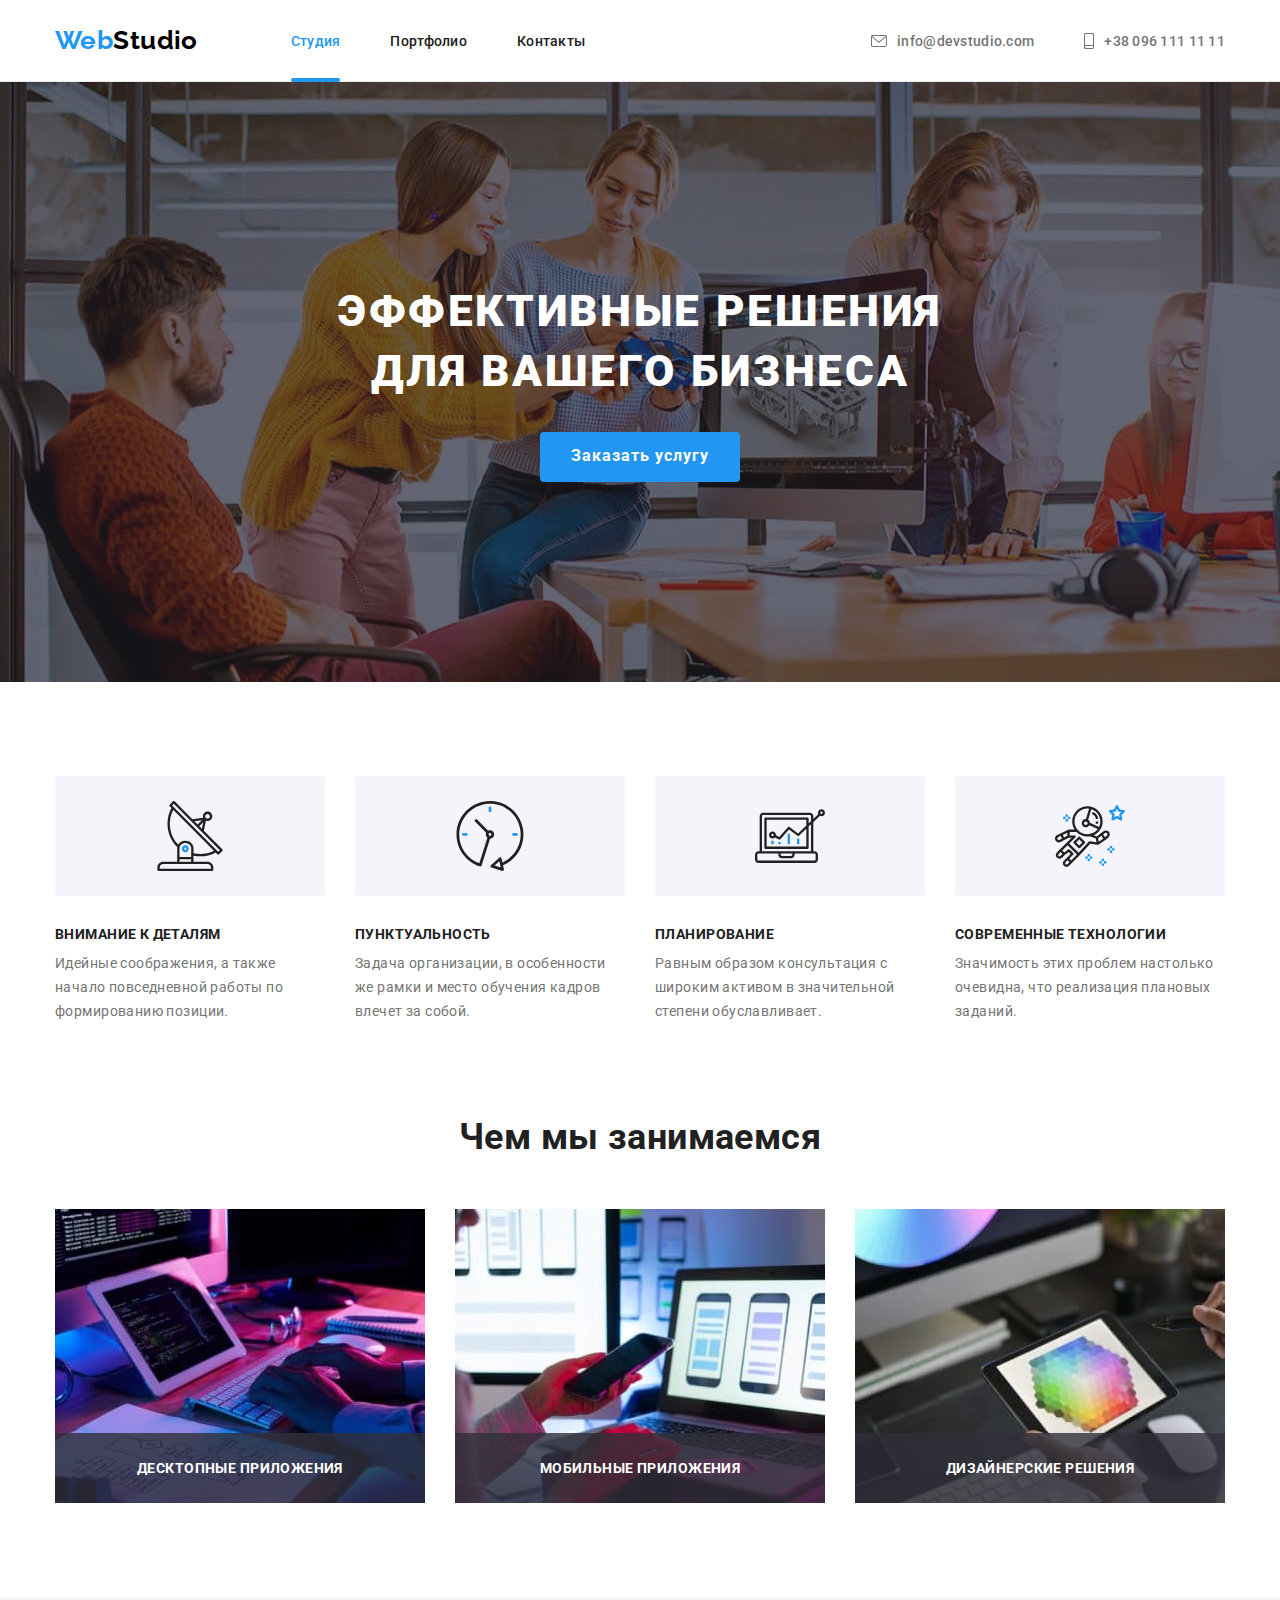
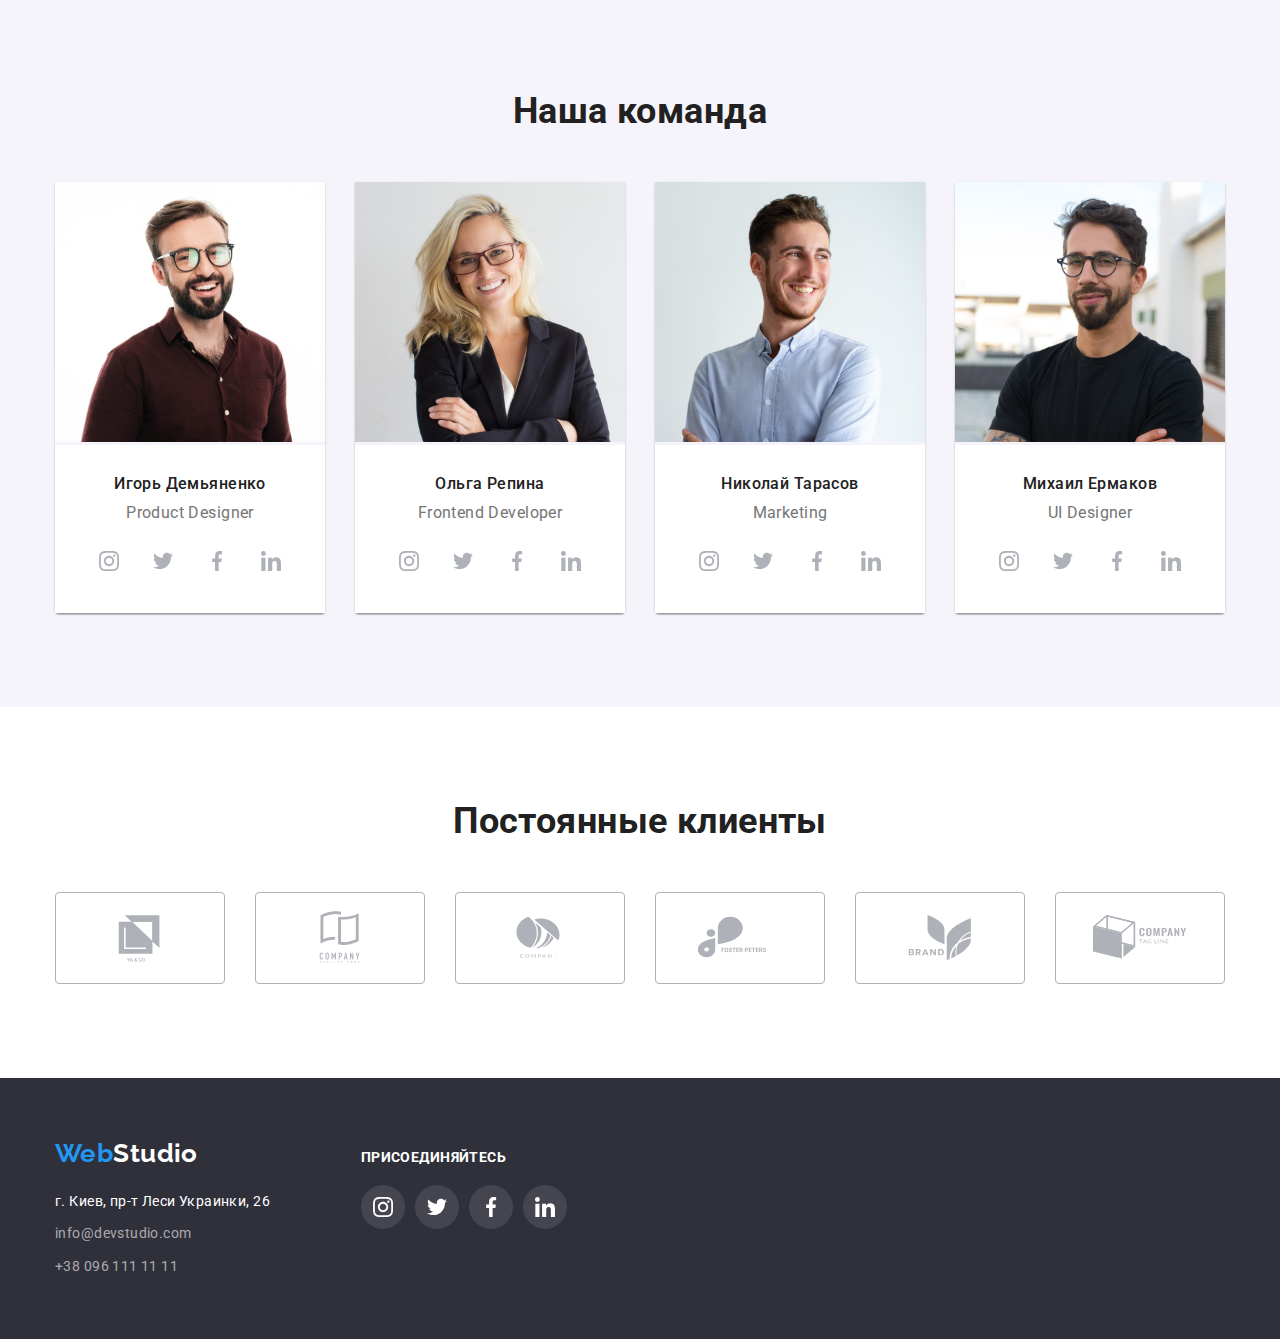
==== index.html @ 170bfaef "клонирует goit-markup-hw-05" ====
<!DOCTYPE html>
<html lang="ru">
  <head>
    <meta charset="UTF-8" />
    <meta http-equiv="X-UA-Compatible" content="IE=edge" />
    <meta name="viewport" content="width=device-width, initial-scale=1.0" />
    <title>Веб-студия</title>
    <link
      rel="stylesheet"
      href="https://cdnjs.cloudflare.com/ajax/libs/modern-normalize/1.0.0/modern-normalize.min.css"
    />
    <link rel="preconnect" href="https://fonts.gstatic.com" />
    <link
      href="https://fonts.googleapis.com/css2?family=Raleway:wght@700&family=Roboto:wght@400;500;700;900&display=swap"
      rel="stylesheet"
    />
    <link rel="stylesheet" href="././css/style.css" />
  </head>
  <body>
    <!-- Шапка сайта -->
    <header class="header-nav">
      <!-- Навигация сайта -->
      <div class="container main-nav">
        <nav class="container-nav">
          <a href="./index.html" class="logo"> <span class="logo-web">Web</span>Studio </a>
          <ul class="site-nav list">
            <li class="list-item"><a href="./index.html" class="link current">Студия</a></li>
            <li class="list-item"><a href="./portfolio.html" class="link">Портфолио</a></li>
            <li class="list-item"><a href="" class="link">Контакты</a></li>
          </ul>
        </nav>
        <ul class="site-auth list">
          <li class="list-item">
            <a href="mailto:info@devstudio.com" class="link">
              <svg class="icon-letter" width="16" height="12">
                <use href="./images/icons/sprite.svg#letter"></use>
              </svg>
              info@devstudio.com
            </a>
          </li>
          <li class="list-item">
            <a href="tel:+380961111111" class="link">
              <svg class="icon-phone" width="10" height="16">
                <use href="./images/icons/sprite.svg#phone"></use>
              </svg>
              +38 096 111 11 11
            </a>
          </li>
        </ul>
      </div>
    </header>
    <!--main  -->
    <main>
      <!-- Герой -->
      <section class="section hero">
        <div class="container">
          <h1 class="hero-title">Эффективные решения для вашего бизнеса</h1>
          <button • data-modal-open type="button" class="hero-button">Заказать услугу</button>
          <!-- <div class="backdrop is-hidden" data-modal>
            <div class="modal">
              <p class="modal-text">При зависании компьютера выдернуть шнур, выдавить стекло</p>
              <button • data-modal-close class="hero-button-close">
                <svg class="close-x">
                  <use href="./images/icons/sprite.svg#close-x"></use>
                </svg>
              </button>
            </div>
          </div> -->
        </div>
      </section>
      <!-- Преимущества advantages section-->
      <section class="section">
        <h2 class="section-title hide">Наши преимущества</h2>
        <div class="container advantages">
          <ul class="advantages list">
            <li class="advantages-item">
              <div class="advantages-icons">
                <svg class="advantages-icon">
                  <use href="./images/icons/sprite.svg#antenna"></use>
                </svg>
              </div>
              <h3 class="advantages-title">Внимание к деталям</h3>
              <p class="advantages-text">
                Идейные соображения, а также начало повседневной работы по формированию позиции.
              </p>
            </li>
            <li class="advantages-item">
              <div class="advantages-icons">
                <svg class="advantages-icon">
                  <use href="./images/icons/sprite.svg#clock"></use>
                </svg>
              </div>
              <h3 class="advantages-title">Пунктуальность</h3>
              <p class="advantages-text">
                Задача организации, в особенности же рамки и место обучения кадров влечет за собой.
              </p>
            </li>
            <li class="advantages-item">
              <div class="advantages-icons">
                <svg class="advantages-icon">
                  <use href="./images/icons/sprite.svg#diagram"></use>
                </svg>
              </div>
              <h3 class="advantages-title">Планирование</h3>
              <p class="advantages-text">
                Равным образом консультация с широким активом в значительной степени обуславливает.
              </p>
            </li>
            <li class="advantages-item">
              <div class="advantages-icons">
                <svg class="advantages-icon">
                  <use href="./images/icons/sprite.svg#astronaut"></use>
                </svg>
              </div>
              <h3 class="advantages-title">Современные технологии</h3>
              <p class="advantages-text">
                Значимость этих проблем настолько очевидна, что реализация плановых заданий.
              </p>
            </li>
          </ul>
        </div>
      </section>
      <!-- Чем мы занимаемся -->
      <section class="work section">
        <div class="container">
          <h2 class="section-title">Чем мы занимаемся</h2>
          <ul class="work list">
            <li class="work item">
              <div class="work-thumb">
                <img class="img-work" src="./images/main/work-0.jpg" alt="Десктопные приложения" width="370" />
                <div class="work-inf">
                  <p class="work-desc">Десктопные приложения</p>
                </div>
              </div>
            </li>
            <li class="work item">
              <div class="work-thumb">
                <img class="img-work" src="./images/main/work-1.jpg" alt="Мобильные приложения" width="370" />
                <div class="work-inf">
                  <p class="work-desc">Мобильные приложения</p>
                </div>
              </div>
            </li>
            <li class="work item">
              <div class="work-thumb">
                <img class="img-work" src="./images/main/work-2.jpg" alt="Дизайнерские решения" width="370" />
                <div class="work-inf">
                  <p class="work-desc">Дизайнерские решения</p>
                </div>
              </div>
            </li>
          </ul>
        </div>
      </section>
      <!-- Наша команда team section -->
      <section class="section team">
        <div class="container">
          <h2 class="section-title">Наша команда</h2>
          <ul class="team list">
            <!-- team-card-1 -->
            <li class="team item">
              <img src="./images/main/product-designer.jpg" alt="Product Designer" width="270" />
              <div class="team-content">
                <h3 class="team-title">Игорь Демьяненко</h3>
                <p class="team-text">Product Designer</p>
                <ul class="social-icons list">
                  <li class="social-icons-item">
                    <a
                      href="https://www.instagram.com/"
                      class="social-icon-link"
                      rel="noopener noreferrer"
                      target="_blank"
                    >
                      <svg class="social-icons-svg">
                        <use href="./images/icons/sprite.svg#instagram"></use>
                      </svg>
                    </a>
                  </li>
                  <li class="social-icons-item">
                    <a href="https://twitter.com/" class="social-icon-link" rel="noopener noreferrer" target="_blank">
                      <svg class="social-icons-svg">
                        <use href="./images/icons/sprite.svg#twitter"></use>
                      </svg>
                    </a>
                  </li>
                  <li class="social-icons-item">
                    <a
                      href="https://uk-ua.facebook.com/"
                      class="social-icon-link"
                      rel="noopener noreferrer"
                      target="_blank"
                    >
                      <svg class="social-icons-svg">
                        <use href="./images/icons/sprite.svg#facebook"></use>
                      </svg>
                    </a>
                  </li>
                  <li class="social-icons-item">
                    <a
                      href="https://ua.linkedin.com/"
                      class="social-icon-link"
                      rel="noopener noreferrer"
                      target="_blank"
                    >
                      <svg class="social-icons-svg">
                        <use href="./images/icons/sprite.svg#linkedin"></use>
                      </svg>
                    </a>
                  </li>
                </ul>
              </div>
            </li>
            <!-- team-card-2 -->
            <li class="team item">
              <img src="./images/main/frontend-developer.jpg" alt="Frontend Developer" width="270" />
              <div class="team-content">
                <h3 class="team-title">Ольга Репина</h3>
                <p class="team-text">Frontend Developer</p>
                <ul class="social-icons list">
                  <li class="social-icons-item">
                    <a
                      href="https://www.instagram.com/"
                      class="social-icon-link"
                      rel="noopener noreferrer"
                      target="_blank"
                    >
                      <svg class="social-icons-svg">
                        <use href="./images/icons/sprite.svg#instagram"></use>
                      </svg>
                    </a>
                  </li>
                  <li class="social-icons-item">
                    <a href="https://twitter.com/" class="social-icon-link" rel="noopener noreferrer" target="_blank">
                      <svg class="social-icons-svg">
                        <use href="./images/icons/sprite.svg#twitter"></use>
                      </svg>
                    </a>
                  </li>
                  <li class="social-icons-item">
                    <a
                      href="https://uk-ua.facebook.com/"
                      class="social-icon-link"
                      rel="noopener noreferrer"
                      target="_blank"
                    >
                      <svg class="social-icons-svg">
                        <use href="./images/icons/sprite.svg#facebook"></use>
                      </svg>
                    </a>
                  </li>
                  <li class="social-icons-item">
                    <a
                      href="https://ua.linkedin.com/"
                      class="social-icon-link"
                      rel="noopener noreferrer"
                      target="_blank"
                    >
                      <svg class="social-icons-svg">
                        <use href="./images/icons/sprite.svg#linkedin"></use>
                      </svg>
                    </a>
                  </li>
                </ul>
              </div>
            </li>
            <!-- team-card-3 -->
            <li class="team item">
              <img src="./images/main/marketing.jpg" alt="Marketing" width="270" />
              <div class="team-content">
                <h3 class="team-title">Николай Тарасов</h3>
                <p class="team-text">Marketing</p>
                <ul class="social-icons list">
                  <li class="social-icons-item">
                    <a
                      href="https://www.instagram.com/"
                      class="social-icon-link"
                      rel="noopener noreferrer"
                      target="_blank"
                    >
                      <svg class="social-icons-svg">
                        <use href="./images/icons/sprite.svg#instagram"></use>
                      </svg>
                    </a>
                  </li>
                  <li class="social-icons-item">
                    <a href="https://twitter.com/" class="social-icon-link" rel="noopener noreferrer" target="_blank">
                      <svg class="social-icons-svg">
                        <use href="./images/icons/sprite.svg#twitter"></use>
                      </svg>
                    </a>
                  </li>
                  <li class="social-icons-item">
                    <a
                      href="https://uk-ua.facebook.com/"
                      class="social-icon-link"
                      rel="noopener noreferrer"
                      target="_blank"
                    >
                      <svg class="social-icons-svg">
                        <use href="./images/icons/sprite.svg#facebook"></use>
                      </svg>
                    </a>
                  </li>
                  <li class="social-icons-item">
                    <a
                      href="https://ua.linkedin.com/"
                      class="social-icon-link"
                      rel="noopener noreferrer"
                      target="_blank"
                    >
                      <svg class="social-icons-svg">
                        <use href="./images/icons/sprite.svg#linkedin"></use>
                      </svg>
                    </a>
                  </li>
                </ul>
              </div>
            </li>
            <!-- team-card-4 -->
            <li class="team item">
              <img src="./images/main/ui-designer.jpg" alt="UI Designer" width="270" />
              <div class="team-content">
                <h3 class="team-title">Михаил Ермаков</h3>
                <p class="team-text">UI Designer</p>
                <ul class="social-icons list">
                  <li class="social-icons-item">
                    <a
                      href="https://www.instagram.com/"
                      class="social-icon-link"
                      rel="noopener noreferrer"
                      target="_blank"
                    >
                      <svg class="social-icons-svg">
                        <use href="./images/icons/sprite.svg#instagram"></use>
                      </svg>
                    </a>
                  </li>
                  <li class="social-icons-item">
                    <a href="https://twitter.com/" class="social-icon-link" rel="noopener noreferrer" target="_blank">
                      <svg class="social-icons-svg">
                        <use href="./images/icons/sprite.svg#twitter"></use>
                      </svg>
                    </a>
                  </li>
                  <li class="social-icons-item">
                    <a
                      href="https://uk-ua.facebook.com/"
                      class="social-icon-link"
                      rel="noopener noreferrer"
                      target="_blank"
                    >
                      <svg class="social-icons-svg">
                        <use href="./images/icons/sprite.svg#facebook"></use>
                      </svg>
                    </a>
                  </li>
                  <li class="social-icons-item">
                    <a
                      href="https://ua.linkedin.com/"
                      class="social-icon-link"
                      rel="noopener noreferrer"
                      target="_blank"
                    >
                      <svg class="social-icons-svg">
                        <use href="./images/icons/sprite.svg#linkedin"></use>
                      </svg>
                    </a>
                  </li>
                </ul>
              </div>
            </li>
          </ul>
        </div>
      </section>
      <!-- Постоянные клиенты -->
      <section class="clients section">
        <div class="container">
          <h2 class="section-title">Постоянные клиенты</h2>
          <ul class="clients list">
            <li class="clients item">
              <a href="" class="clients-link">
                <svg class="clients icon-svg" width="44" height="49">
                  <use href="./images/icons/sprite.svg#logo-1"></use>
                </svg>
              </a>
            </li>
            <li class="clients item">
              <a href="" class="clients-link">
                <svg class="clients icon-svg" width="40" height="52">
                  <use href="./images/icons/sprite.svg#logo-2"></use>
                </svg>
              </a>
            </li>
            <li class="clients item">
              <a href="" class="clients-link">
                <svg class="clients icon-svg" width="41" height="43">
                  <use href="./images/icons/sprite.svg#logo-3"></use>
                </svg>
              </a>
            </li>
            <li class="clients item">
              <a href="" class="clients-link">
                <svg class="clients icon-svg" width="80" height="42">
                  <use href="./images/icons/sprite.svg#logo-4"></use>
                </svg>
              </a>
            </li>
            <li class="clients item">
              <a href="" class="clients-link">
                <svg class="clients icon-svg" width="59" height="47">
                  <use href="./images/icons/sprite.svg#logo-5"></use>
                </svg>
              </a>
            </li>
            <li class="clients item">
              <a href="" class="clients-link">
                <svg class="clients icon-svg" width="88" height="45">
                  <use href="./images/icons/sprite.svg#logo-6"></use>
                </svg>
              </a>
            </li>
          </ul>
        </div>
      </section>
    </main>
    <!-- Футер -->
    <footer class="footer">
      <div class="container basement">
        <div class="footer-nav">
          <a href="./index.html" class="logo footer"> <span class="logo-web">Web</span>Studio </a>
          <address class="footer-addres">
            <a class="location" rel="noopener noreferrer" href="https://goo.gl/maps/9RtT3c9bkWaSLBwc6" target="_blank">
              г. Киев, пр-т Леси Украинки, 26
            </a>
            <ul class="footer-auth footer list">
              <li class="footer-item"><a href="mailto:info@devstudio.com" class="link">info@devstudio.com</a></li>
              <li class="footer-item"><a href="tel:+380961111111" class="link">+38 096 111 11 11</a></li>
            </ul>
          </address>
        </div>
        <!-- Присоединяйтесь -->
        <div class="joining">
          <h3 class="joining-title">Присоединяйтесь</h3>
          <ul class="social-icons list">
            <li class="social-icons-item">
              <a
                href="https://www.instagram.com/"
                class="social-icon-link joining"
                rel="noopener noreferrer"
                target="_blank"
              >
                <svg class="social-icons-svg">
                  <use href="./images/icons/sprite.svg#instagram"></use>
                </svg>
              </a>
            </li>
            <li class="social-icons-item">
              <a href="https://twitter.com/" class="social-icon-link joining" rel="noopener noreferrer" target="_blank">
                <svg class="social-icons-svg">
                  <use href="./images/icons/sprite.svg#twitter"></use>
                </svg>
              </a>
            </li>
            <li class="social-icons-item">
              <a
                href="https://uk-ua.facebook.com/"
                class="social-icon-link joining"
                rel="noopener noreferrer"
                target="_blank"
              >
                <svg class="social-icons-svg">
                  <use href="./images/icons/sprite.svg#facebook"></use>
                </svg>
              </a>
            </li>
            <li class="social-icons-item">
              <a
                href="https://ua.linkedin.com/"
                class="social-icon-link joining"
                rel="noopener noreferrer"
                target="_blank"
              >
                <svg class="social-icons-svg">
                  <use href="./images/icons/sprite.svg#linkedin"></use>
                </svg>
              </a>
            </li>
          </ul>
        </div>
      </div>
    </footer>
    <div class="backdrop is-hidden" data-modal>
      <div class="modal">
        <p class="modal-text">При зависании компьютера выдернуть шнур, выдавить стекло</p>
        <button • data-modal-close class="hero-button-close">
          <svg class="close-x">
            <use href="./images/icons/sprite.svg#close-x"></use>
          </svg>
        </button>
      </div>
    </div>
    <script src="./js/modal.js"></script>
  </body>
</html>
---- css/style.css ----
:root {
  --accent-color: #2196f3;

  --primary-text-color: #212121;
  --secondary-text-color: #757575;
  --white-text-color: #ffffff;

  --primary-bg-color: #ffffff;
  --secondary-bg-color: #2f303a;
  --social-icon-color: #afb1b8;

  --primary-font-family: 'Roboto', 'Open Sans', 'Noto Sans JP', 'Lato', sans-serif;
  --title-font-weight: 700;
  --sub-title-font-weight: 500;
  --primary-font-size: 14px;
  --secondary-font-size: 16px;
  --main-line-height: 1.15;
  --main-letter-spacing: 0.03em;
}

body {
  font-family: var(--primary-font-family);
  font-size: var(--primary-font-size);
  line-height: var(--main-line-height);
  letter-spacing: var(--main-letter-spacing);

  color: var(--primary-text-color);
  background-color: var(--primary-bg-color);
}

/* reset basic styles  */
.list {
  list-style: none;
  padding-left: 0;
  padding-bottom: 0;
  margin-top: 0;
  margin-bottom: 0;
}

.link {
  text-decoration: none;
  color: var(--primary-text-color);
}
.button {
  cursor: pointer;
}

/* header container */
.container {
  width: 1200px;
  margin-left: auto;
  margin-right: auto;
  padding-left: 15px;
  padding-right: 15px;
}
.header-nav {
  border-bottom: 1px solid rgba(236, 236, 236, 1);
}
/* all sections */
.section {
  margin-left: auto;
  margin-right: auto;
  padding-top: 94px;
  padding-bottom: 94px;
}

/* header navigation */
.container.main-nav {
  display: flex;
  align-items: center;
}
.container-nav {
  display: flex;
  align-items: center;
}

/* logo */
.logo {
  display: block;
  margin-right: 93px;
  padding-top: 25px;
  padding-bottom: 25px;

  font-family: 'Raleway', sans-serif;
  font-weight: var(--title-font-weight);
  color: #000;
  font-size: 26px;
  line-height: 1.2;
  text-decoration: none;
}
.logo-web {
  color: var(--accent-color);
}
/* site-nav */
.site-nav {
  display: flex;
  /* margin-left: 90px;
  align-items: center; */
}
.site-nav .list-item:not(:last-child) {
  margin-right: 50px;
}

.site-nav .link {
  display: block;
  padding-top: 25px;
  padding-bottom: 25px;

  font-weight: var(--sub-title-font-weight);
  font-size: 14px;
  letter-spacing: 0.02em;
  /* анимация кнопок nav */
  transition-property: color;
  transition-duration: 250ms;
  transition-timing-function: cubic-bezier(0.4, 0, 0.2, 1);
  transition-delay: 0;
}

.site-nav .link:hover,
.site-nav .link:focus {
  color: var(--accent-color);
}

.site-nav .link.current {
  color: var(--accent-color);
}
/* подчеркивание текущей страницы */
.current {
  position: relative;
}
.current::after {
  display: block;
  content: '';
  width: 100%;
  height: 4px;

  border-radius: 2px;
  background-color: var(--accent-color);
  position: absolute;
  bottom: -8px;
}

/* site-auth list*/
.site-auth {
  display: flex;
}
.site-auth .list-item {
  margin-top: 0;
  margin-bottom: 0;
}
.site-auth .list-item:not(:last-child) {
  margin-right: 50px;
}
.site-auth.list {
  margin-top: 0;
  margin-bottom: 0;
  margin-left: auto;
}
.site-auth .link {
  display: flex;
  align-items: center;
  padding-top: 25px;
  padding-bottom: 25px;

  font-weight: var(--sub-title-font-weight);
  letter-spacing: 0.02em;
  color: var(--secondary-text-color);
  /* анимация кнопок nav */
  transition-property: color;
  transition-duration: 250ms;
  transition-timing-function: cubic-bezier(0.4, 0, 0.2, 1);
  transition-delay: 0;
}
.site-auth .link:hover,
.site-auth .link:focus {
  color: var(--accent-color);
}

.icon-letter {
  width: 16px;
  height: 12px;
  fill: currentColor;
  margin-right: 10px;
}
.icon-phone {
  width: 10px;
  height: 16px;
  fill: currentColor;
  margin-right: 10px;
}

/* hero section*/
.hero {
  padding-top: 200px;
  padding-bottom: 200px;
  text-align: center;
  background-color: var(--secondary-bg-color);
  background-image: linear-gradient(to top, rgba(47, 48, 58, 0.4), rgba(47, 48, 58, 0.4)), url(../images/hero/hero.jpg);
  max-width: 1600px;
}
.hero-title {
  margin-top: 0;
  margin-bottom: 30px;
  margin-left: auto;
  margin-right: auto;
  max-width: 696px;

  text-align: center;
  font-weight: 900;
  font-size: 44px;
  line-height: 1.36;
  letter-spacing: 0.06em;
  text-transform: uppercase;
  color: var(--white-text-color);
}
.hero-button {
  font-weight: var(--title-font-weight);
  font-size: var(--secondary-font-size);
  line-height: 1.8;
  letter-spacing: 0.06em;

  color: var(--white-text-color);
  background: var(--accent-color);

  border: none;
  border-radius: 4px;
  width: 200px;
  height: 50px;
  cursor: pointer;
}
/* Модальное окно */
.backdrop {
  position: fixed;
  top: 0;
  left: 0;
  width: 100vw;
  height: 100vh;
  background-color: rgba(0, 0, 0, 0.2);
  opacity: 1;
  transition: opacity;
  transition-duration: 250ms;
  transition-timing-function: cubic-bezier(0.4, 0, 0.2, 1);
}
.backdrop.is-hidden {
  opacity: 0;
  pointer-events: none;
}
.backdrop.is-hidden .modal {
  transform: translate(-50%, -50%) scale(0.9);
}
.modal {
  position: absolute;
  width: 528px;
  height: 581px;
  max-height: 100%;
  top: 50%;
  left: 50%;
  box-shadow: 0px 1px 3px rgba(0, 0, 0, 0.12), 0px 1px 1px rgba(0, 0, 0, 0.14), 0px 2px 1px rgba(0, 0, 0, 0.2);
  transform: translate(-50%, -50%) scale(1);
  border-radius: 4px;
  background-color: var(--primary-bg-color);
  transition: transform 250ms cubic-bezier(0.4, 0, 0.2, 1), opacity 250ms cubic-bezier(0.4, 0, 0.2, 1);
}
.modal-text {
  display: block;
  margin-top: 200px;
  text-align: center;
  font-family: var(--primary-font-family);
  font-size: 24px;
  font-weight: 900;
  line-height: 1.56;
  color: red;
}

.hero-button-close {
  position: absolute;
  top: 8px;
  right: 8px;
  display: flex;
  justify-content: center;
  align-items: center;
  border: 1px solid rgba(0, 0, 0, 0.1);
  border-radius: 50%;
  width: 30px;
  height: 30px;
  background-color: var(--primary-bg-color);
}
.close-x {
  width: 18px;
  height: 18px;
  fill: #000000;
  background-color: var(--primary-bg-color);
}
/* Преимущества advantages section */
.hide {
  position: absolute;
  width: 1px;
  height: 1px;
  margin: -1px;
  border: 0;
  padding: 0;

  white-space: nowrap;
  clip-path: inset(100%);
  clip: rect(0 0 0 0);
  overflow: hidden;
}

.advantages .list {
  display: flex;
}
.advantages-item {
  margin-top: 0;
  margin-bottom: 0;
  width: 270px;
}
.advantages-item:not(:last-child) {
  margin-right: 30px;
}
.advantages-icon {
  width: 70px;
  height: 70px;
}
.advantages-icons {
  display: flex;
  justify-content: center;
  align-items: center;
  margin-bottom: 30px;

  width: 270px;
  height: 120px;
  border: 1px solid transparent;
  background-color: #f5f4fa;
  border-radius: 4px;
}
.advantages-title {
  margin-top: 0;
  margin-bottom: 10px;
  font-size: 14px;
  font-weight: var(--title-font-weight);
  text-transform: uppercase;
}
.advantages-text {
  margin-top: 0;
  margin-bottom: 0;
  line-height: 1.7;
  color: var(--secondary-text-color);
}

/* section Чем мы занимаемся */
.work.section {
  margin-left: auto;
  margin-right: auto;
  padding-top: 0;
  padding-bottom: 94px;
}
.section-title {
  margin-top: 0;
  margin-bottom: 50px;
  text-align: center;
  font-weight: var(--title-font-weight);
  font-size: 36px;
}
.work.list {
  display: flex;
  margin-top: 0;
  margin-bottom: 0;
}
.img-work {
  display: block;
}
.work.item {
  margin-bottom: 0;
}
.work.item:not(:last-child) {
  margin-right: 30px;
}
/* текст с плашкой на Чем мы занимаемся */
.work-thumb {
  position: relative;
}
.work-inf {
  display: flex;
  align-items: center;
  justify-content: center;
  position: absolute;
  width: 100%;
  height: 70px;
  bottom: 0;
  background-color: rgba(47, 48, 58, 0.8);
}
.work-desc {
  margin: 0;
  text-transform: uppercase;
  font-weight: var(--title-font-weight);
  color: var(--white-text-color);
}
/* Наша команда team section */
.section.team {
  background-color: #f5f4fa;
}
.team.list {
  display: flex;
  margin-top: 0;
  margin-bottom: 0;
}
.team .item {
  box-shadow: 0px 1px 3px rgb(0 0 0 / 12%), 0px 1px 1px rgb(0 0 0 / 14%), 0px 2px 1px rgb(0 0 0 / 20%);
  border-radius: 0px 0px 4px 4px;
}
.team .item:not(:last-child) {
  margin-right: 30px;
}
.team-content {
  text-align: center;
  padding-top: 30px;
  padding-bottom: 30px;
  background-color: var(--primary-bg-color);
}
.team-title {
  margin-top: 0;
  margin-bottom: 10px;
  font-weight: var(--sub-title-font-weight);
  font-size: var(--secondary-font-size);
  line-height: 1.18;
}

.team-text {
  margin-top: 0;
  margin-bottom: 16;
  font-size: var(--secondary-font-size);
  line-height: 1.18;
  color: var(--secondary-text-color);
}

/*  стили для social icons on the team-card */
.social-icons.list {
  display: inline-flex;
}
.social-icons-item:not(:last-child) {
  margin-right: 10px;
}
.social-icon-link {
  display: flex;
  align-items: center;
  justify-content: center;
  width: 44px;
  height: 44px;
  border-radius: 50%;
  background-color: var(--primary-bg-color);
  color: var(--social-icon-color);
  /* анимация иконок соцсетей в нашакоманда */
  transition-property: background-color;
  transition-duration: 250ms;
  transition-timing-function: cubic-bezier(0.4, 0, 0.2, 1);
  transition-delay: 0;
}
.social-icon-link:hover,
.social-icon-link:focus {
  background-color: var(--accent-color);
}

.social-icons-svg {
  transition-property: fill;
  transition-duration: 250ms;
  transition-timing-function: cubic-bezier(0.4, 0, 0.2, 1);
  transition-delay: 0;
  width: 20px;
  height: 20px;
  fill: currentColor;
}
.social-icon-link:hover .social-icons-svg,
.social-icon-link:focus .social-icons-svg {
  fill: var(--primary-bg-color);
}

/* Постоянные клиенты clients section */
.clients .list {
  display: flex;
}
.clients .item:not(:last-child) {
  margin-right: 30px;
}
.clients-link {
  display: flex;
  justify-content: center;
  align-items: center;
  width: 170px;
  height: 92px;
  border: 1px solid var(--social-icon-color);
  border-radius: 4px;
  color: var(--social-icon-color);
  /* анимация иконок клиенты */
  transition-property: color, border-color;
  transition-duration: 250ms;
  transition-timing-function: cubic-bezier(0.4, 0, 0.2, 1);
  transition-delay: 0;
}
.clients-link:hover,
.clients-link:focus {
  color: var(--accent-color);
  border-color: var(--accent-color);
}
.clients .icon-svg {
  width: 106px;
  height: 60px;
  fill: currentColor;
}

/* Футер footer */
.footer {
  padding-top: 60px;
  padding-bottom: 60px;
  background-color: var(--secondary-bg-color);
}
.container.basement {
  display: flex;
  align-items: baseline;
}
.logo.footer {
  padding-top: 0;
  padding-bottom: 0;
  color: var(--white-text-color);
}
.footer-nav {
  margin-right: 70px;
}
.footer-addres {
  display: block;
  margin-top: 20px;
}
.footer-item {
  margin-top: 9px;
}
.location {
  font-style: normal;
  line-height: 1.7;
  text-decoration: none;
  color: var(--white-text-color);

  /* анимация  location in footer */
  transition-property: color;
  transition-duration: 250ms;
  transition-timing-function: cubic-bezier(0.4, 0, 0.2, 1);
  transition-delay: 0;
}

.footer-auth.list {
  padding-top: 0;
  padding-bottom: 0;
}
.footer-auth.footer .link {
  font-style: normal;
  font-weight: 400;
  line-height: 1.7;
  color: rgba(255, 255, 255, 0.6);
  /* анимация footer-auth */
  transition-property: color;
  transition-duration: 250ms;
  transition-timing-function: cubic-bezier(0.4, 0, 0.2, 1);
  transition-delay: 0;
}
.footer-auth.footer .link:hover,
.footer-auth.footer .link:focus,
.location:hover,
.location:focus {
  color: var(--accent-color);
}

/* footer joining */
.joining-title {
  margin-top: 0;
  margin-bottom: 20px;
  font-size: var(--primary-font-size);
  font-weight: var(--title-font-weight);
  color: var(--white-text-color);
  text-transform: uppercase;
}
.social-icon-link.joining {
  background-color: rgba(255, 255, 255, 0.1);
  color: var(--white-text-color);
}
.social-icon-link.joining:hover,
.social-icon-link.joining:focus {
  background-color: var(--accent-color);
}
/*---------- portfolio page--------- */

/* portfolio buttons */
.button-list {
  display: flex;
  justify-content: center;
  margin-bottom: 50px;
}
.button {
  display: inline-block;
  padding: 6px 22px;
  border: none;
  border-radius: 4px;
  /* анимация Выбор вида услуг */
  transition-property: color, background-color, box-shadow;
  transition-duration: 250ms;
  transition-timing-function: cubic-bezier(0.4, 0, 0.2, 1);
  transition-delay: 0;

  font-weight: var(--sub-title-font-weight);
  font-size: var(--secondary-font-size);
  line-height: 1.6;
  background-color: #f5f4fa;
  cursor: pointer;
}
.btn-item:not(:last-child) {
  margin-right: 8px;
}
.button:hover,
.button:focus {
  background-color: var(--accent-color);
  color: var(--white-text-color);
  box-shadow: 0px 3px 1px rgba(0, 0, 0, 0.1), 0px 1px 2px rgba(0, 0, 0, 0.08), 0px 2px 2px rgba(0, 0, 0, 0.12);
}

/* Образцы работ portfolio cards */
.card-set {
  display: flex;
  flex-wrap: wrap;
  margin: -15px;
}
.card-link {
  display: block;
  /* анимация Образцы работ portfolio cards */
  transition-property: box-shadow;
  transition-duration: 250ms;
  transition-timing-function: cubic-bezier(0.4, 0, 0.2, 1);
  transition-delay: 0;
}

.card-link:hover,
.card-link.k:focus {
  box-shadow: 0px 1px 1px rgba(0, 0, 0, 0.12), 0px 4px 4px rgba(0, 0, 0, 0.06), 1px 4px 6px rgba(0, 0, 0, 0.16);
  /* transform: translateY(0); */
}

.card-link:hover .thumb-text,
.card-link.k:focus .thumb-text {
  transform: translateY(0);
}

.card-thumb {
  position: relative;
  overflow: hidden;
}
.thumb-text {
  position: absolute;
  bottom: 0;
  left: 0;
  width: 100%;
  height: 100%;
  align-items: center;
  justify-content: center;
  padding: 24px;
  background-color: rgba(33, 150, 243, 0.9);
  display: flex;
  transform: translateY(100%);
  transition-duration: 250ms;
  transition-timing-function: cubic-bezier(0.4, 0, 0.2, 1);
}
.thumb-desc {
  display: block;
  margin-top: 0;
  margin-bottom: 0;
  font-family: var(--primary-font-family);
  font-size: 18px;
  font-weight: 400;
  line-height: 1.56;
  color: var(--white-text-color);
}
.card-thumb:hover .thumb-text {
  transform: translateY(0);
}

.card-item {
  margin-left: 15px;
  margin-top: 15px;
  margin-right: 15px;
  margin-bottom: 15px;
}
.img-card {
  display: block;
  max-width: 100%;
  height: auto;
}
.portfolio-content {
  padding: 20px 24px;
  border: 1px solid #eeeeee;
}
.portfolio-title {
  margin-top: 0;
  margin-bottom: 0;
  font-size: 18px;
  line-height: 2;
  letter-spacing: 0.06em;
}
.portfolio-text {
  margin-top: 0;
  margin-bottom: 0;
  font-size: var(--secondary-font-size);
  line-height: 1.8;
  color: var(--secondary-text-color);
}
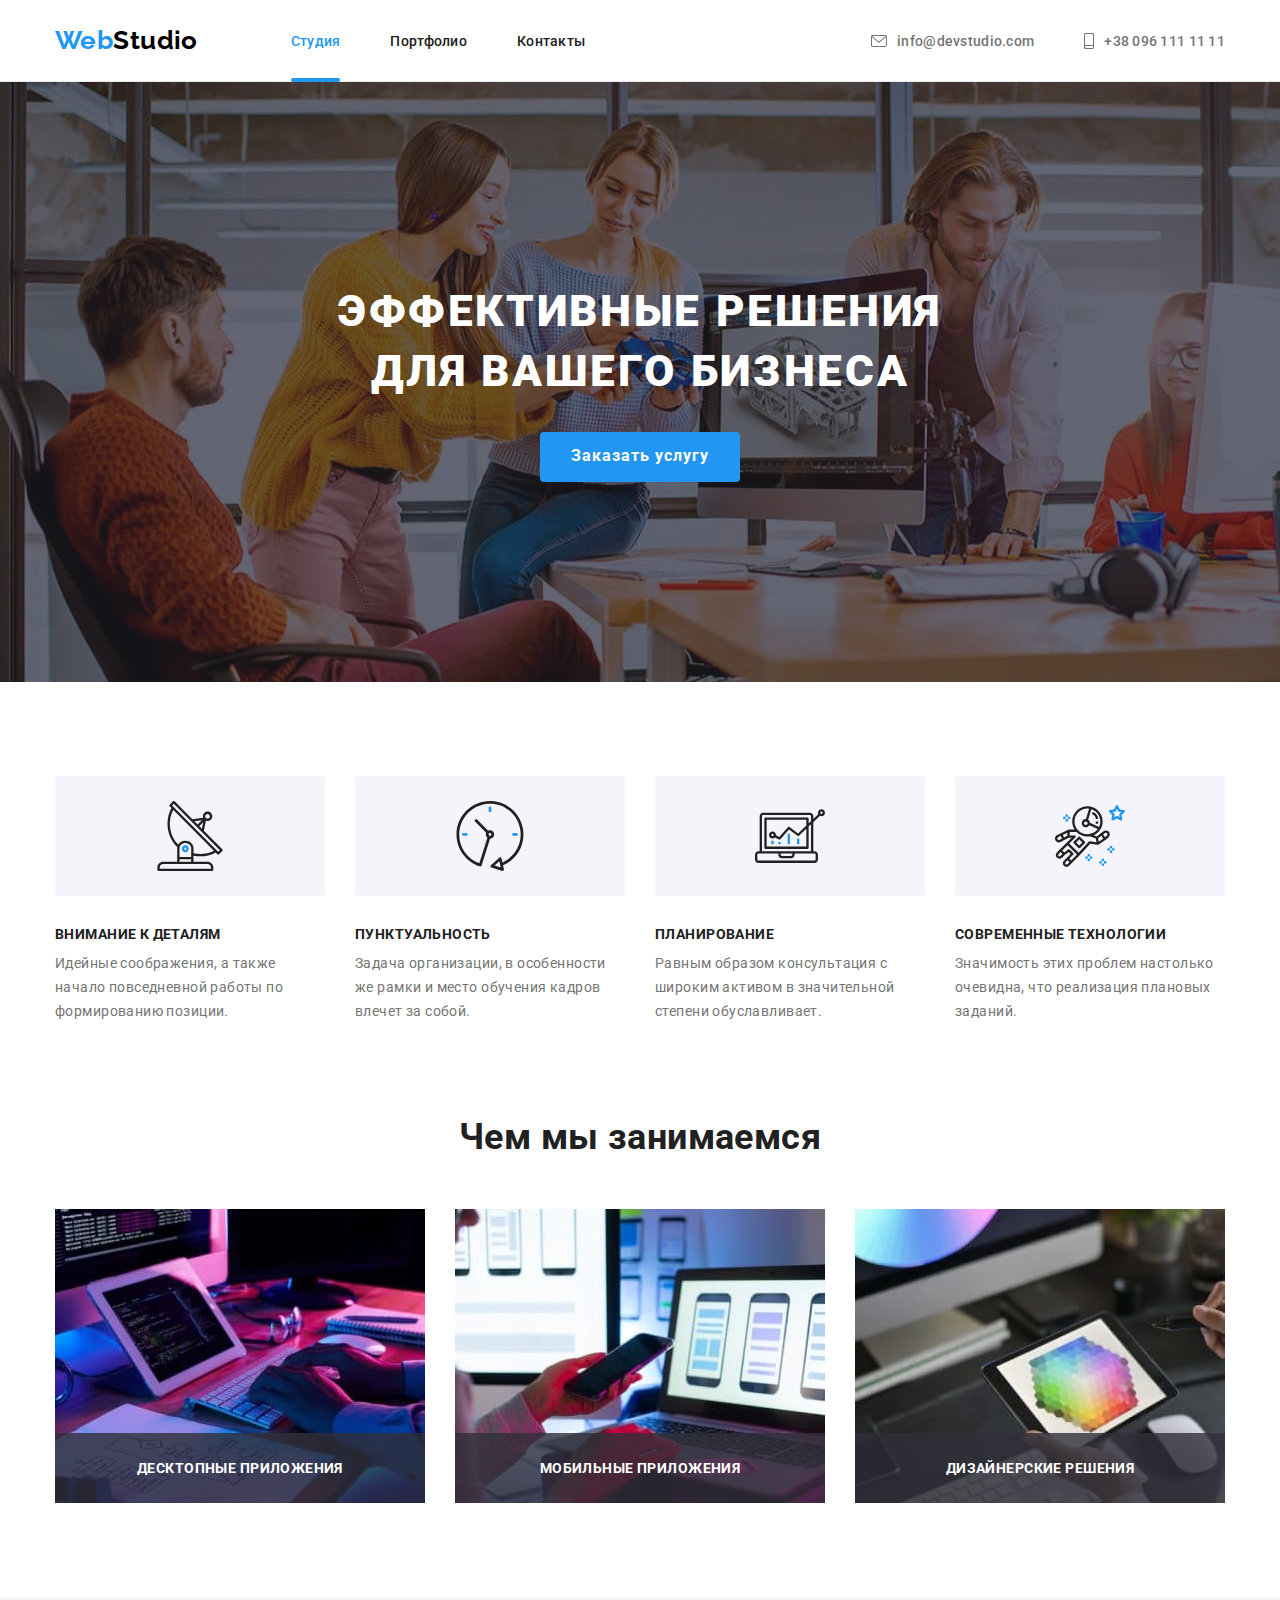
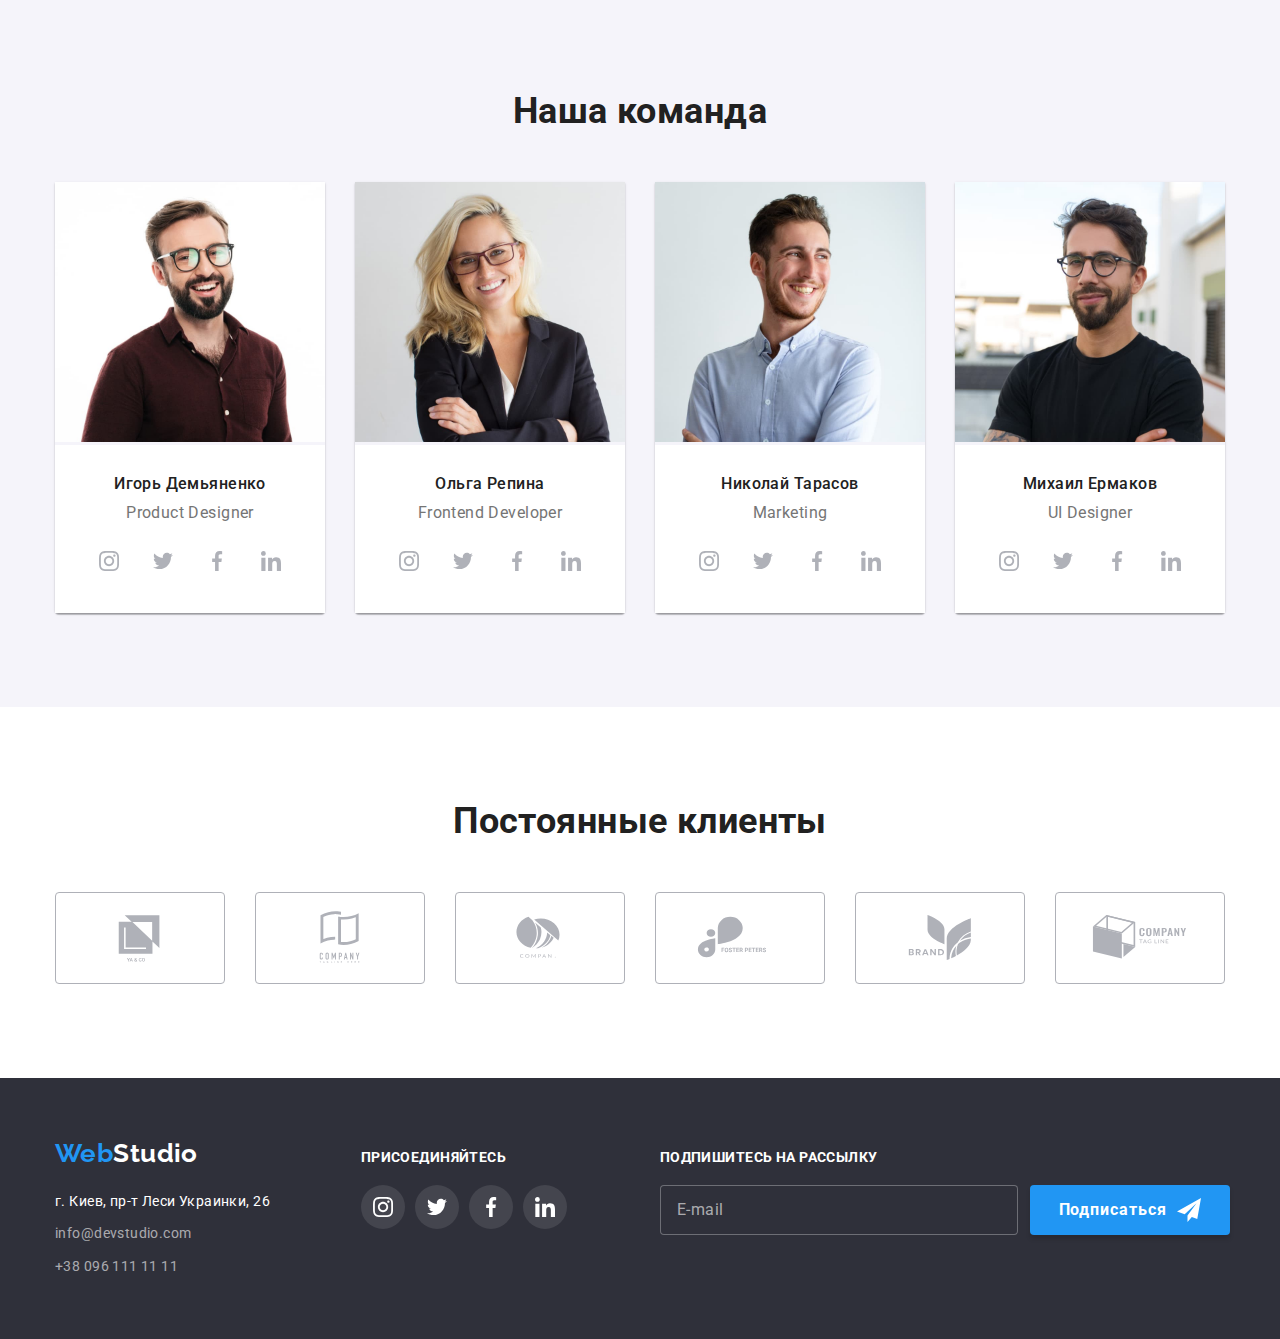
==== commit fb7ecff5: "Добавляет оформление подписки в футере" ====
--- a/index.html
+++ b/index.html
@@ -56,16 +56,6 @@
         <div class="container">
           <h1 class="hero-title">Эффективные решения для вашего бизнеса</h1>
           <button • data-modal-open type="button" class="hero-button">Заказать услугу</button>
-          <!-- <div class="backdrop is-hidden" data-modal>
-            <div class="modal">
-              <p class="modal-text">При зависании компьютера выдернуть шнур, выдавить стекло</p>
-              <button • data-modal-close class="hero-button-close">
-                <svg class="close-x">
-                  <use href="./images/icons/sprite.svg#close-x"></use>
-                </svg>
-              </button>
-            </div>
-          </div> -->
         </div>
       </section>
       <!-- Преимущества advantages section-->
@@ -487,16 +477,85 @@
             </li>
           </ul>
         </div>
+        <!-- Форма на футере -->
+        <div class="subscribe">
+          <h3 class="joining-title">Подпишитесь на рассылку</h3>
+          <form class="subscribe-form">
+            <label class="subscribe-label">
+              <input
+                type="email"
+                name="email"
+                class="subscribe-input"
+                required
+                autocomplete="email"
+                placeholder="E-mail"
+              />
+            </label>
+            <button type="submit" class="subscribe-button">
+              Подписаться
+              <svg class="button-icon">
+                <use href="./images/icons/sprite.svg#planer-icon"></use>
+              </svg>
+            </button>
+          </form>
+        </div>
       </div>
     </footer>
     <div class="backdrop is-hidden" data-modal>
       <div class="modal">
-        <p class="modal-text">При зависании компьютера выдернуть шнур, выдавить стекло</p>
         <button • data-modal-close class="hero-button-close">
           <svg class="close-x">
             <use href="./images/icons/sprite.svg#close-x"></use>
           </svg>
         </button>
+        <!-- Форма на модалке -->
+        <p class="modal-title">Оставьте свои данные, мы вам перезвоним</p>
+        <form class="modal-form">
+          <div class="label-text-input">
+            <label class="modal-label">
+              Имя<input
+                type="text"
+                name="name"
+                class="modal-input"
+                required
+                minlength="4"
+                maxlength="20"
+                autocomplete="name"
+              />
+              <svg class="input-icon">
+                <use href="./images/icons/sprite.svg#user-icon"></use>
+              </svg>
+            </label>
+            <label class="modal-label">
+              Телефон<input type="phone" name="phone" class="modal-input" required autocomplete="tel" />
+              <svg class="input-icon">
+                <use href="./images/icons/sprite.svg#phone-icon"></use>
+              </svg>
+            </label>
+            <label class="modal-label">
+              Почта<input type="email" name="email" class="modal-input" required autocomplete="email" />
+              <svg class="input-icon">
+                <use href="./images/icons/sprite.svg#email-icon"></use>
+              </svg>
+            </label>
+            <label class="modal-label"
+              >Комментарий
+              <textarea name="comment" class="modal-comment" placeholder="Введите текст"></textarea>
+            </label>
+          </div>
+          <!-- Чекбокс -->
+          <label class="check-label">
+            <span>
+              <input type="checkbox" name="terms-agreement" class="modal-check" />
+            </span>
+            <span>
+              Соглашаюсь с рассылкой и принимаю
+              <a href="" class="modal-link link">Условия договора</a>
+            </span>
+          </label>
+
+          <button type="submit" class="submit-button">Отправить</button>
+        </form>
       </div>
     </div>
     <script src="./js/modal.js"></script>
--- a/css/style.css
+++ b/css/style.css
@@ -250,6 +250,7 @@
 }
 .modal {
   position: absolute;
+  padding: 40px;
   width: 528px;
   height: 581px;
   max-height: 100%;
@@ -261,17 +262,132 @@
   background-color: var(--primary-bg-color);
   transition: transform 250ms cubic-bezier(0.4, 0, 0.2, 1), opacity 250ms cubic-bezier(0.4, 0, 0.2, 1);
 }
-.modal-text {
-  display: block;
-  margin-top: 200px;
+.modal-title {
+  /* display: block; */
   text-align: center;
+  margin-top: 0;
+  margin-bottom: 12px;
   font-family: var(--primary-font-family);
-  font-size: 24px;
-  font-weight: 900;
+  font-size: 20px;
+  font-weight: 700;
   line-height: 1.56;
-  color: red;
-}
-
+}
+.label-text-input {
+  display: block;
+  /* align-items: center; */
+}
+.modal-label {
+  display: block;
+  position: relative;
+  font-size: 12px;
+  line-height: 1.17;
+  letter-spacing: 0.01em;
+
+  color: var(--secondary-text-color);
+}
+.modal-input {
+  width: 100%;
+  height: 40px;
+  padding: 12px 42px;
+  margin-top: 4px;
+  margin-bottom: 10px;
+  border: 1px solid rgba(33, 33, 33, 0.2);
+  box-sizing: border-box;
+  border-radius: 4px;
+
+  transition: border-color 250ms cubic-bezier(0.4, 0, 0.2, 1);
+}
+.modal-input:hover,
+.modal-input:focus {
+  border: 1px solid var(--accent-color);
+}
+.modal-input:hover + .input-icon {
+  fill: var(--accent-color);
+}
+.modal-input:focus-within + .input-icon {
+  fill: var(--accent-color);
+}
+
+.input-icon {
+  position: absolute;
+  top: 29px;
+  left: 12px;
+
+  width: 18px;
+  height: 18px;
+
+  transition: fill 250ms cubic-bezier(0.4, 0, 0.2, 1);
+}
+
+.modal-comment {
+  width: 100%;
+  min-height: 120px;
+  resize: none;
+  margin-top: 4px;
+  margin-bottom: 20px;
+  border: 1px solid rgba(33, 33, 33, 0.2);
+  border-radius: 4px;
+  padding: 12px 16px;
+
+  transition: border-color 250ms cubic-bezier(0.4, 0, 0.2, 1);
+}
+.modal-comment:hover,
+.modal-comment:focus {
+  border: 1px solid var(--accent-color);
+}
+.modal-label:focus-within .modal-input {
+  outline-color: var(--accent-color);
+}
+.modal-label:focus-within .modal-comment {
+  outline-color: var(--accent-color);
+}
+.modal-comment::placeholder {
+  font-weight: 400;
+  font-size: 12px;
+  line-height: 1.7;
+  letter-spacing: 0.01em;
+
+  color: rgba(117, 117, 117, 0.5);
+}
+/* оформление чекбокса */
+
+.check-label {
+  display: flex;
+  justify-content: center;
+  align-items: center;
+
+  margin-bottom: 30px;
+  font-size: 14px;
+  line-height: 2;
+  color: var(--secondary-text-color);
+}
+
+.modal-link {
+  text-decoration: underline;
+  color: var(--accent-color);
+}
+
+/* кнопка Отправить */
+.submit-button {
+  display: block;
+  margin: auto;
+  font-weight: var(--title-font-weight);
+  font-size: var(--secondary-font-size);
+  line-height: 1.8;
+  letter-spacing: 0.06em;
+
+  color: var(--white-text-color);
+  background: var(--accent-color);
+  box-shadow: 0px 4px 4px rgba(0, 0, 0, 0.15);
+
+  border: none;
+  border-radius: 4px;
+  width: 200px;
+  height: 50px;
+  cursor: pointer;
+}
+
+/* кнопка закрытия модалки */
 .hero-button-close {
   position: absolute;
   top: 8px;
@@ -285,6 +401,13 @@
   height: 30px;
   background-color: var(--primary-bg-color);
 }
+
+.hero-button-close:hover .close-x,
+.hero-button-close:focus .close-x {
+  fill: var(--accent-color);
+  transition: fill 250ms cubic-bezier(0.4, 0, 0.2, 1);
+}
+
 .close-x {
   width: 18px;
   height: 18px;
@@ -584,9 +707,72 @@
 .social-icon-link.joining:focus {
   background-color: var(--accent-color);
 }
+/* Форма на футере */
+.subscribe {
+  margin-left: 93px;
+}
+.joining-title {
+  margin-bottom: 20px;
+}
+.subscribe-form {
+  display: flex;
+}
+.subscribe-label {
+  margin-right: 12px;
+}
+
+.subscribe-input {
+  width: 358px;
+  height: 50px;
+  padding: 15px 16px;
+  color: var(--white-text-color);
+  background-color: var(--secondary-bg-color);
+  border: 1px solid rgba(255, 255, 255, 0.3);
+  box-sizing: border-box;
+  border-radius: 4px;
+
+  transition: border-color 250ms cubic-bezier(0.4, 0, 0.2, 1);
+}
+
+.subscribe-input::placeholder {
+  font-weight: 400;
+  font-size: 16px;
+  line-height: 1.25;
+  letter-spacing: 0.03em;
+  color: rgba(255, 255, 255, 0.6);
+}
+
+.subscribe-button {
+  display: flex;
+  align-items: center;
+  justify-content: center;
+
+  font-weight: var(--title-font-weight);
+  font-size: var(--secondary-font-size);
+  line-height: 1.8;
+  letter-spacing: 0.06em;
+
+  color: var(--white-text-color);
+  background: var(--accent-color);
+  box-shadow: 0px 4px 4px rgba(0, 0, 0, 0.15);
+
+  border: none;
+  border-radius: 4px;
+  width: 200px;
+  height: 50px;
+  cursor: pointer;
+}
+
+.button-icon {
+  width: 24px;
+  height: 24px;
+  margin-left: 10px;
+}
+
 /*---------- portfolio page--------- */
 
 /* portfolio buttons */
+
 .button-list {
   display: flex;
   justify-content: center;
